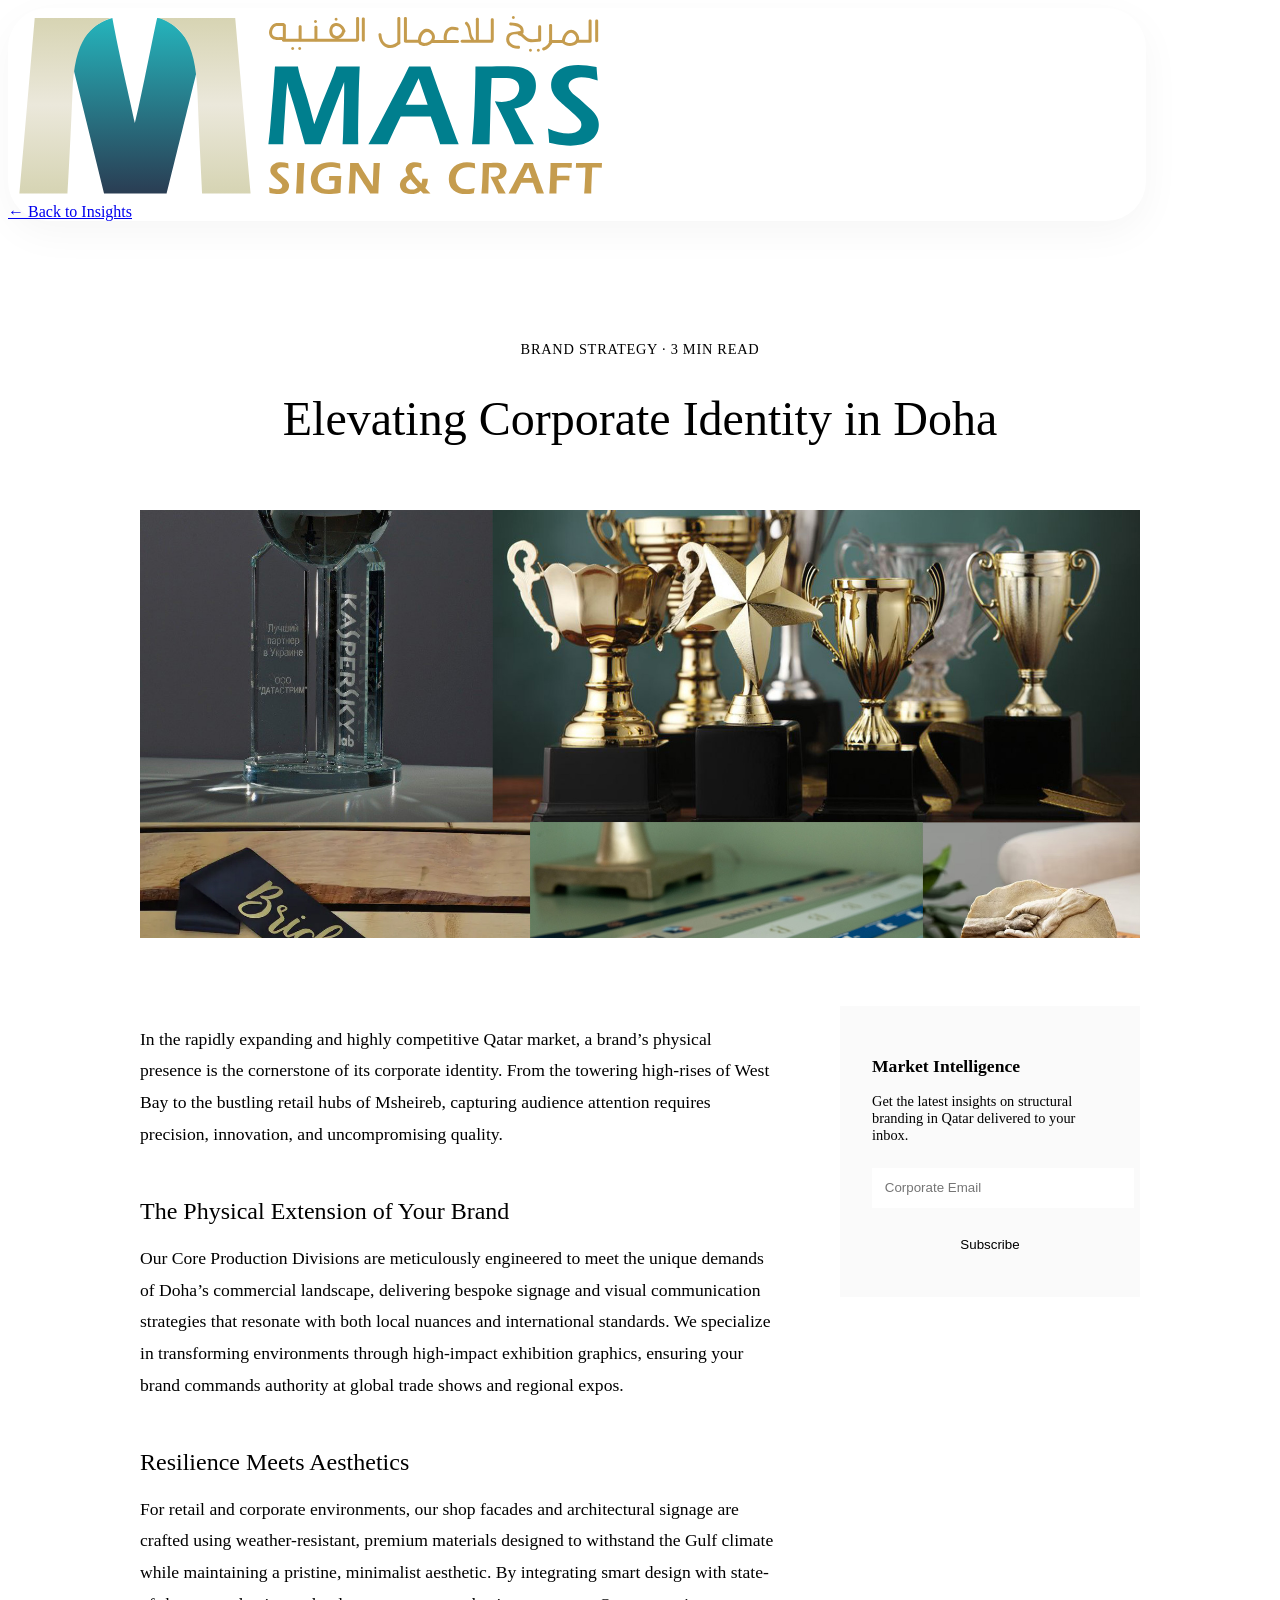
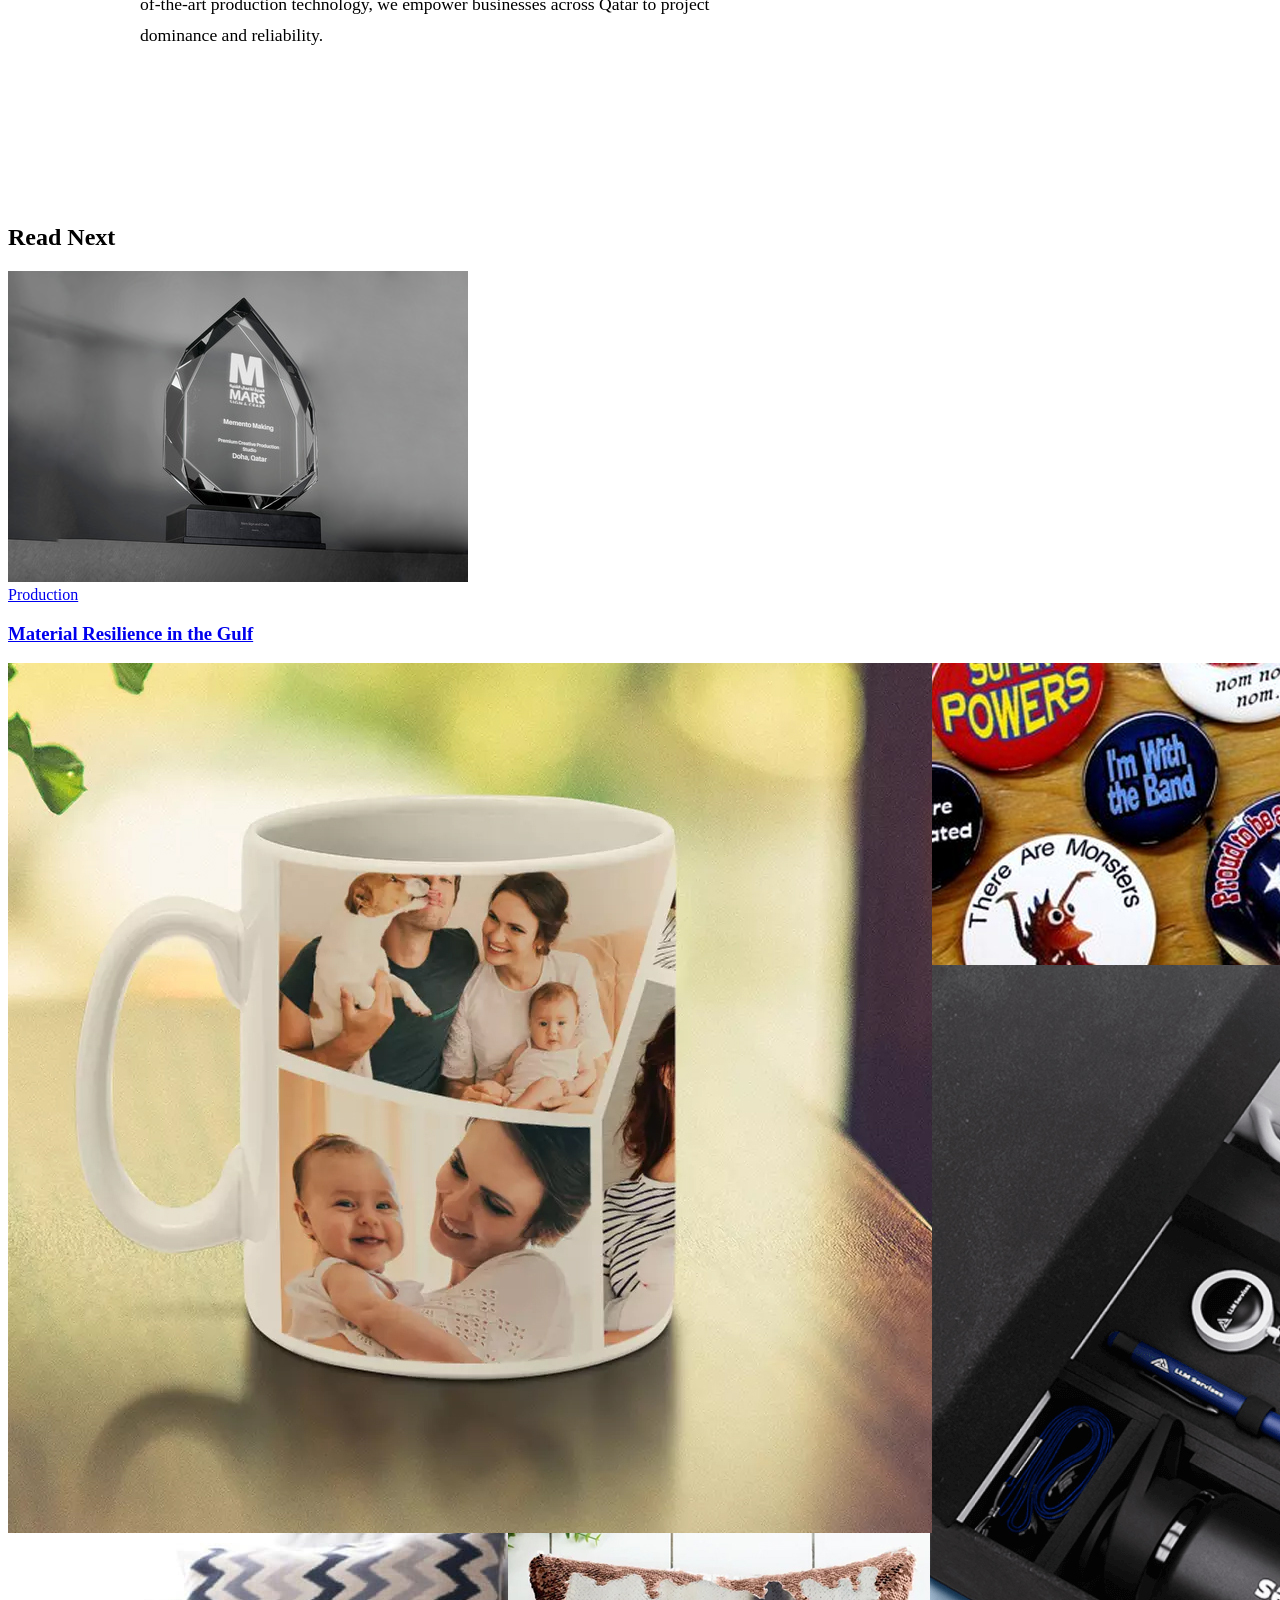
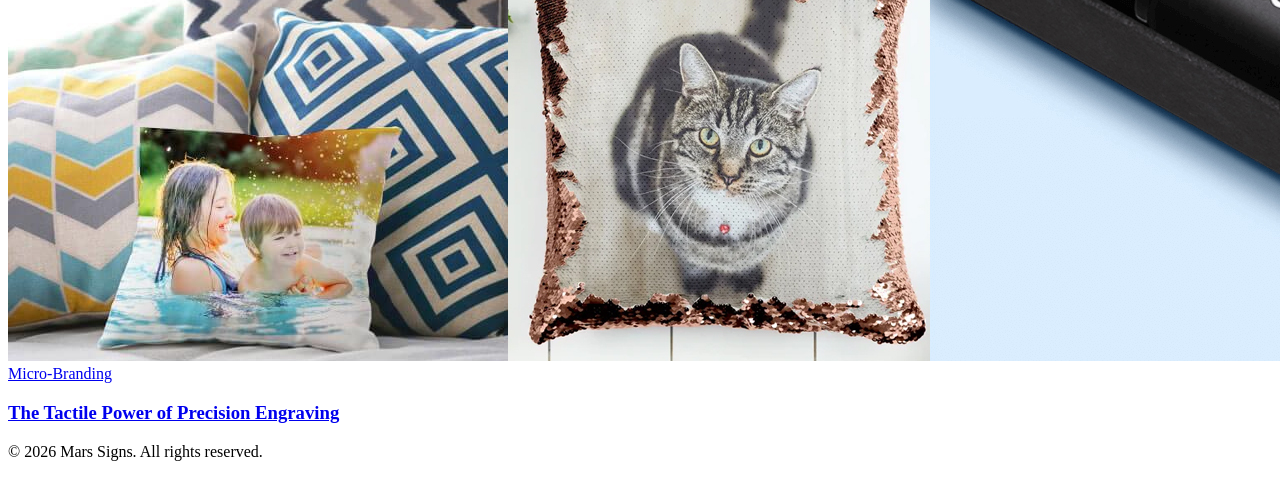
==== blog-seo-qatar.html @ 41c84367 "new  looks" ====
<!DOCTYPE html>
<html lang="en">
<head>
    <meta charset="UTF-8">
    <meta name="viewport" content="width=device-width, initial-scale=1.0">
    <title>Elevating Corporate Identity in Doha | Mars Signs</title>
    <link rel="stylesheet" href="project-base.css"> 
    <style>
        .blog-container { max-width: 1000px; margin: 120px auto 4rem; padding: 0 2rem; }
        .blog-header { text-align: center; margin-bottom: 4rem; }
        .blog-header h1 { font-size: clamp(2rem, 4vw, 3rem); font-weight: 400; margin-bottom: 1rem; }
        .blog-meta { color: var(--text-secondary); font-size: 0.9rem; text-transform: uppercase; letter-spacing: 0.05em; }
        .blog-featured-image { width: 100%; aspect-ratio: 21/9; object-fit: cover; margin-bottom: 4rem; background: var(--border-color); }
        .blog-content { display: grid; grid-template-columns: 1fr; gap: 4rem; }
        @media (min-width: 768px) { .blog-content { grid-template-columns: 1fr 300px; } }
        .blog-text p { font-size: 1.1rem; color: var(--text-secondary); margin-bottom: 1.5rem; line-height: 1.8; }
        .blog-text h2 { font-size: 1.5rem; font-weight: 500; margin: 3rem 0 1rem; color: var(--text-primary); }
        
        .blog-sidebar { position: sticky; top: 120px; }
        .subscribe-box { padding: 2rem; border: 1px solid var(--border-color); background: #fafafa; }
        .subscribe-box h3 { font-size: 1.1rem; margin-bottom: 1rem; }
        .subscribe-box input { width: 100%; padding: 0.8rem; border: 1px solid var(--border-color); margin-bottom: 1rem; }
        .subscribe-box button { width: 100%; padding: 0.8rem; background: var(--text-primary); color: var(--bg-color); border: none; cursor: pointer; transition: transform 0.2s ease; }
        .subscribe-box button:hover { transform: scale(0.98); }
    </style>
</head>
<body>

    <div class="loading-overlay" id="global-loader"><div class="spinner"></div></div>

    <header id="main-header">
        <div class="logo">
            <a href="index.html"><img src="./images/1024/20885491/Mars-logo-PpRQrZOCPddFumb2s9tzmg.svg" alt="Mars Signs"></a>
        </div>
        <nav class="nav-links">
            <a href="blog.html" class="back-btn async-click"><span>←</span> Back to Insights</a>
        </nav>
    </header>

    <main class="blog-container">
        <header class="blog-header fade-in-section">
            <div class="blog-meta">Brand Strategy &middot; 3 Min Read</div>
            <h1>Elevating Corporate Identity in Doha</h1>
        </header>

        <img src="./images/1920/21343615/hero2-y1Uhj4rddDqx_7s7vuwSlA.jpg" alt="Corporate Signage in Doha" class="blog-featured-image fade-in-section">

        <div class="blog-content">
            <article class="blog-text fade-in-section">
                <p>In the rapidly expanding and highly competitive Qatar market, a brand’s physical presence is the cornerstone of its corporate identity. From the towering high-rises of West Bay to the bustling retail hubs of Msheireb, capturing audience attention requires precision, innovation, and uncompromising quality.</p>
                
                <h2>The Physical Extension of Your Brand</h2>
                <p>Our Core Production Divisions are meticulously engineered to meet the unique demands of Doha’s commercial landscape, delivering bespoke signage and visual communication strategies that resonate with both local nuances and international standards. We specialize in transforming environments through high-impact exhibition graphics, ensuring your brand commands authority at global trade shows and regional expos.</p>

                <h2>Resilience Meets Aesthetics</h2>
                <p>For retail and corporate environments, our shop facades and architectural signage are crafted using weather-resistant, premium materials designed to withstand the Gulf climate while maintaining a pristine, minimalist aesthetic. By integrating smart design with state-of-the-art production technology, we empower businesses across Qatar to project dominance and reliability.</p>
            </article>

            <aside class="blog-sidebar fade-in-section">
                <div class="subscribe-box">
                    <h3>Market Intelligence</h3>
                    <p style="font-size: 0.9rem; color: var(--text-secondary); margin-bottom: 1.5rem;">Get the latest insights on structural branding in Qatar delivered to your inbox.</p>
                    <form onsubmit="event.preventDefault();">
                        <input type="email" placeholder="Corporate Email" required>
                        <button type="submit">Subscribe</button>
                    </form>
                </div>
            </aside>
        </div>
    </main>

    <!-- Related Articles -->
    <section class="arrangement-container" style="border-top: 1px solid var(--border-color); padding-top: 4rem;">
        <h2 class="arrangement-header fade-in-section" style="border: none; padding: 0;">Read Next</h2>
        <div class="project-grid">
            <a href="blog-materials.html" class="card fade-in-section async-click">
                <div class="card-image-wrapper">
                    <img src="./images/460/20853986/about-awards-marssign-nZs4tHucMYXCHmZwZ-hUxQ.jpg" alt="Material Science">
                </div>
                <div class="card-meta">Production</div>
                <h3 class="card-title">Material Resilience in the Gulf</h3>
            </a>
            <a href="blog-gifting.html" class="card fade-in-section async-click">
                <div class="card-image-wrapper">
                    <img src="./images/1920/21343633/hero3-JCdHeGdqFXvNzEjaSs8ZBg.jpg" alt="Executive Gifting">
                </div>
                <div class="card-meta">Micro-Branding</div>
                <h3 class="card-title">The Tactile Power of Precision Engraving</h3>
            </a>
        </div>
    </section>

    <footer><p>&copy; 2026 Mars Signs. All rights reserved.</p></footer>
    <script src="app.js"></script>
</body>
</html>
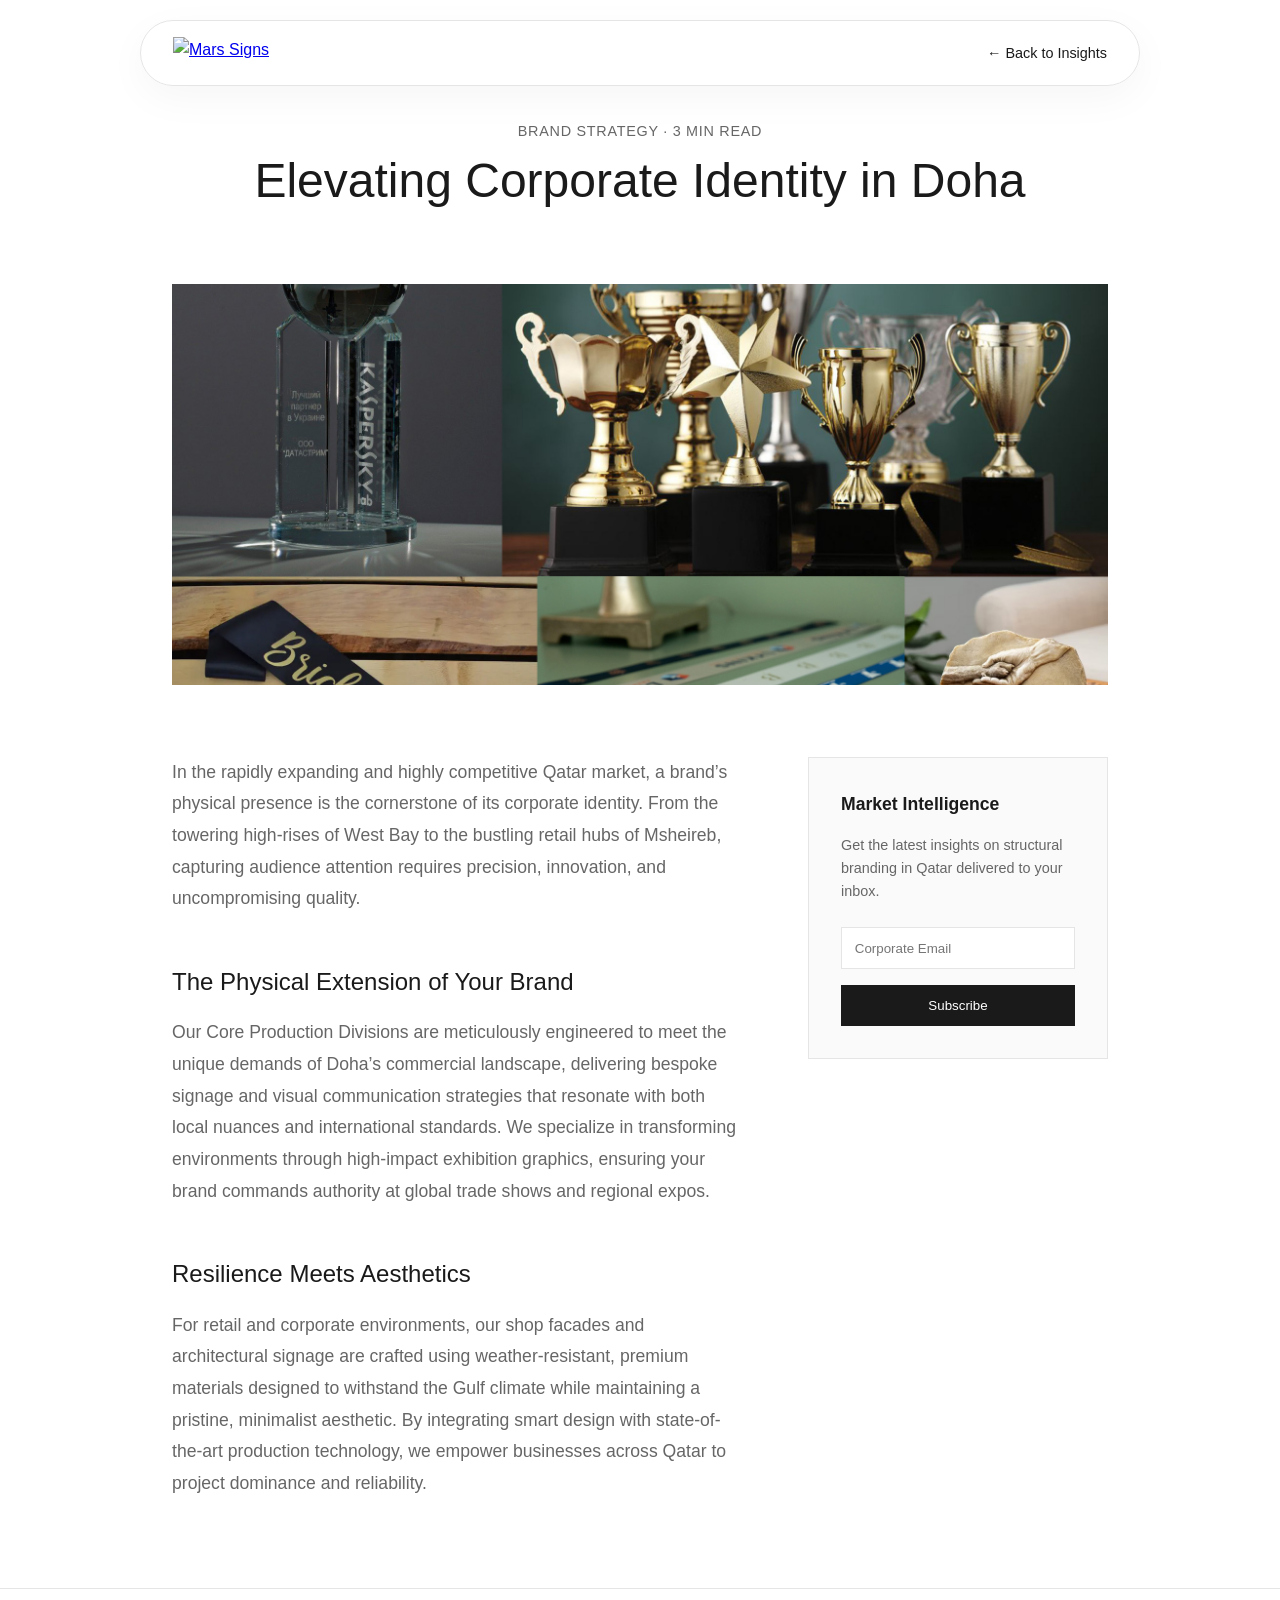
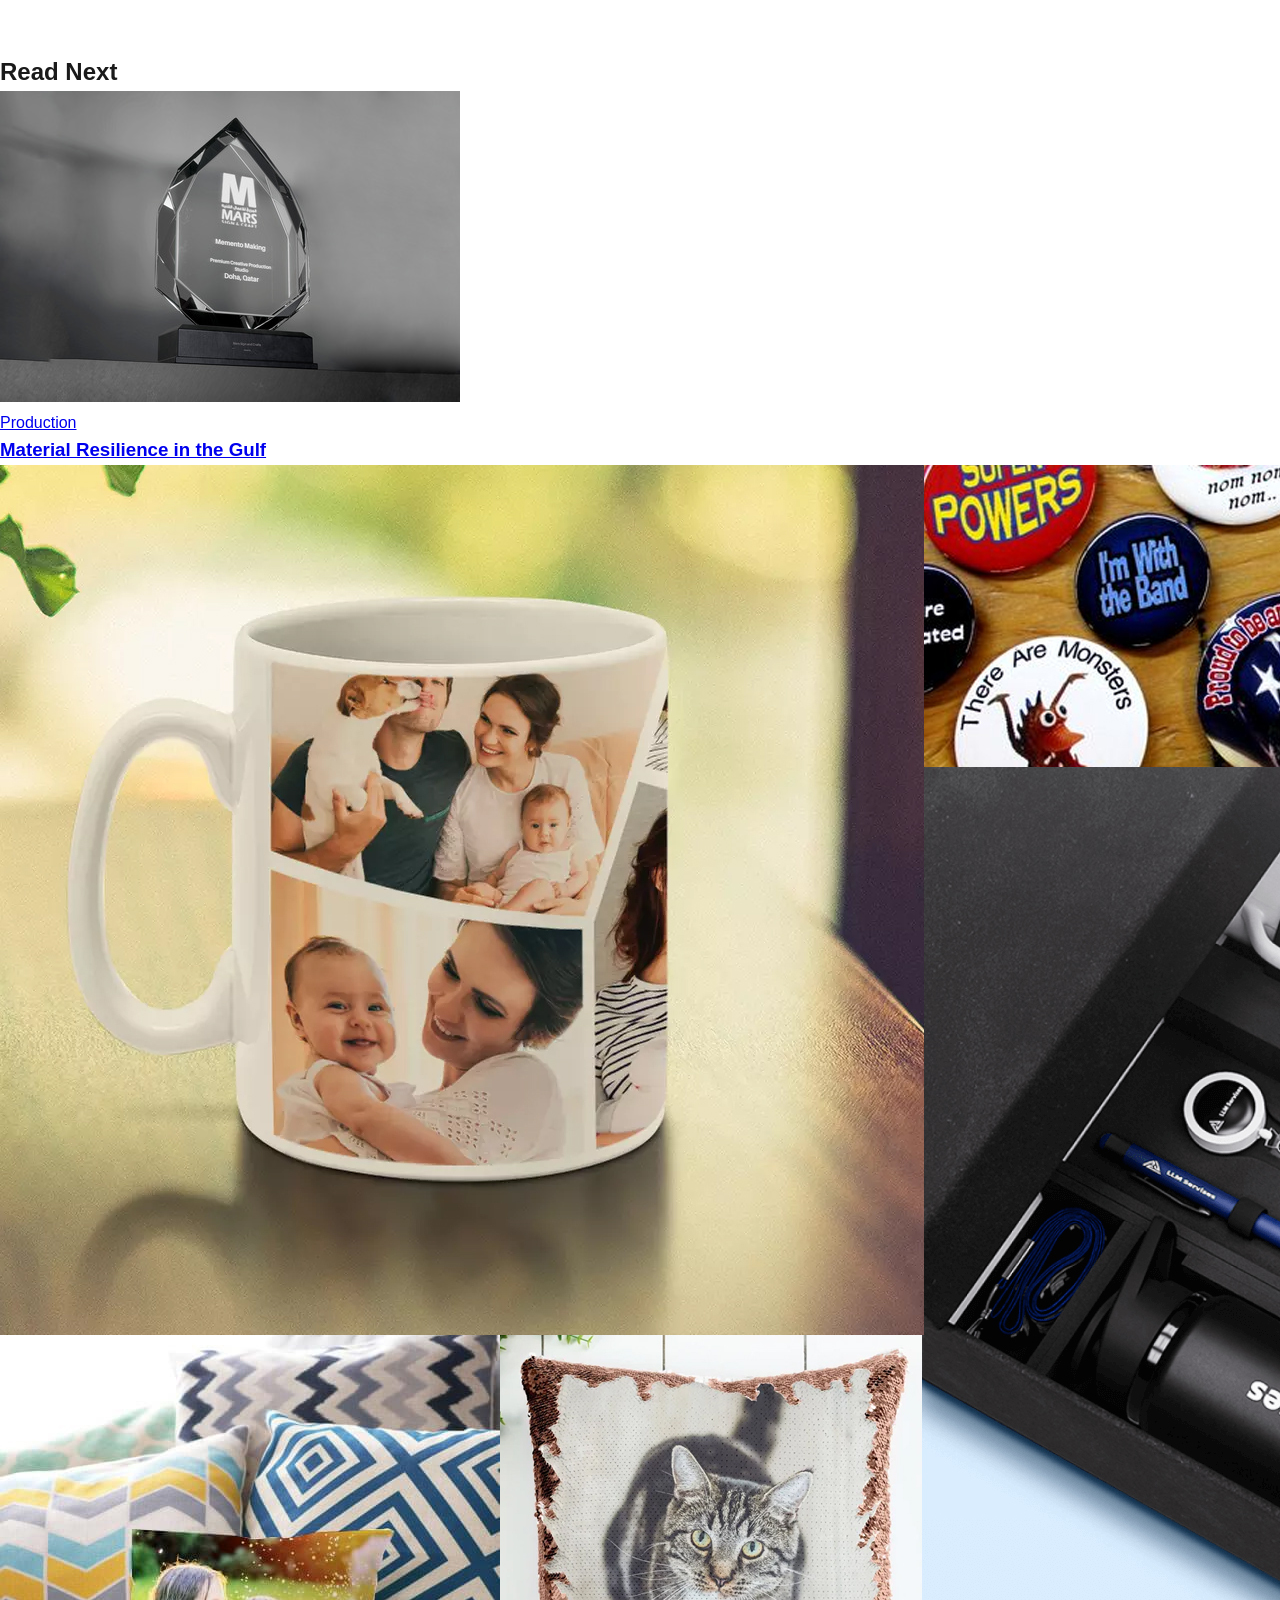
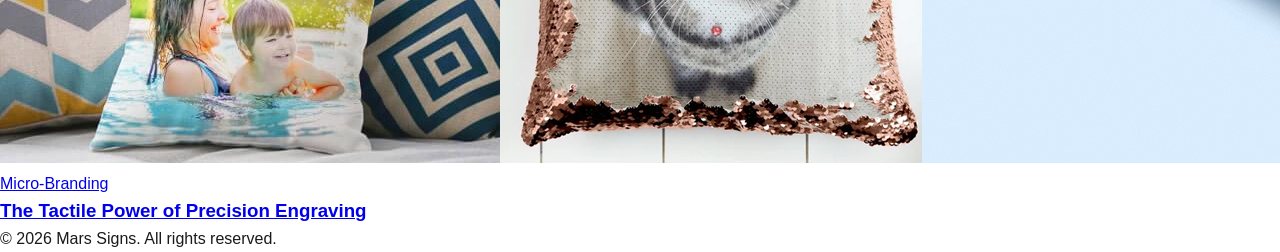
==== commit 56c5bde5: "marssign logo" ====
--- a/blog-seo-qatar.html
+++ b/blog-seo-qatar.html
@@ -30,7 +30,7 @@
 
     <header id="main-header">
         <div class="logo">
-            <a href="index.html"><img src="./images/1024/20885491/Mars-logo-PpRQrZOCPddFumb2s9tzmg.svg" alt="Mars Signs"></a>
+            <a href="index.html"><img src="./images/1024/20885491/Mars-logo-PpRQrZOCPddFumb2s9tzmg.png" alt="Mars Signs"></a>
         </div>
         <nav class="nav-links">
             <a href="blog.html" class="back-btn async-click"><span>←</span> Back to Insights</a>
--- a/project-base.css
+++ b/project-base.css
@@ -0,0 +1,74 @@
+/* --- Root Variables --- */
+:root { 
+    --bg-color: #ffffff; 
+    --text-primary: #1a1a1a; 
+    --text-secondary: #666666; 
+    --border-color: #e5e5e5; 
+    --header-bg: rgba(255, 255, 255, 0.95); 
+}
+
+/* --- Global Styles --- */
+* { box-sizing: border-box; margin: 0; padding: 0; }
+body { 
+    font-family: -apple-system, BlinkMacSystemFont, "Segoe UI", Roboto, Helvetica, Arial, sans-serif; 
+    background-color: var(--bg-color); 
+    color: var(--text-primary); 
+    line-height: 1.6; 
+}
+
+/* --- Header Component --- */
+#main-header { 
+    position: fixed; 
+    top: 20px; 
+    left: 50%; 
+    transform: translateX(-50%); 
+    width: 90%; 
+    max-width: 1000px; 
+    background: var(--header-bg); 
+    backdrop-filter: blur(10px); 
+    border: 1px solid var(--border-color); 
+    border-radius: 40px; 
+    display: flex; 
+    justify-content: space-between; 
+    align-items: center; 
+    padding: 1rem 2rem; 
+    z-index: 1000; 
+}
+.logo img { height: 32px; width: auto; display: block; }
+.nav-links a { text-decoration: none; color: var(--text-primary); font-size: 0.9rem; font-weight: 500; }
+
+/* --- Layout & Alignment --- */
+.project-hero, .project-container, .related-panel { 
+    max-width: 1000px; 
+    margin: 0 auto; 
+    padding: 0 2rem; 
+}
+.project-hero { margin-top: 120px; display: flex; justify-content: center; }
+.project-hero img { width: 100%; height: auto; object-fit: contain; }
+
+/* Grid Layout */
+.project-container { margin: 4rem auto; display: grid; grid-template-columns: 1fr; gap: 4rem; }
+@media (min-width: 1024px) { .project-container { grid-template-columns: 2fr 1fr; } }
+
+/* --- Content Styling --- */
+.project-content p { font-size: 1.1rem; color: var(--text-secondary); margin-bottom: 2rem; }
+.project-content img { width: 100%; margin: 2rem 0; display: block; background-color: var(--border-color); }
+.sidebar-panel { position: sticky; top: 120px; border: 1px solid var(--border-color); padding: 2rem; }
+
+/* --- Explore More Gallery --- */
+.image-gallery-bottom { display: flex; gap: 2rem; justify-content: flex-start; }
+.gallery-item { position: relative; width: 50%; cursor: pointer; overflow: hidden; }
+.gallery-item img { width: 100%; aspect-ratio: 4/3; object-fit: cover; transition: transform 0.3s; }
+.gallery-title { 
+    position: absolute; bottom: 0; width: 100%; padding: 1rem; color: #fff; 
+    background: rgba(0,0,0,0.5); backdrop-filter: blur(5px); opacity: 0; 
+    transition: opacity 0.3s; text-align: center; 
+}
+.gallery-item:hover .gallery-title { opacity: 1; }
+
+/* --- Buttons --- */
+.btn-primary { 
+    display: block; width: 100%; padding: 1rem; background: var(--text-primary); 
+    color: var(--bg-color); text-align: center; text-decoration: none; 
+    font-weight: 500; margin-top: 1rem; 
+}
